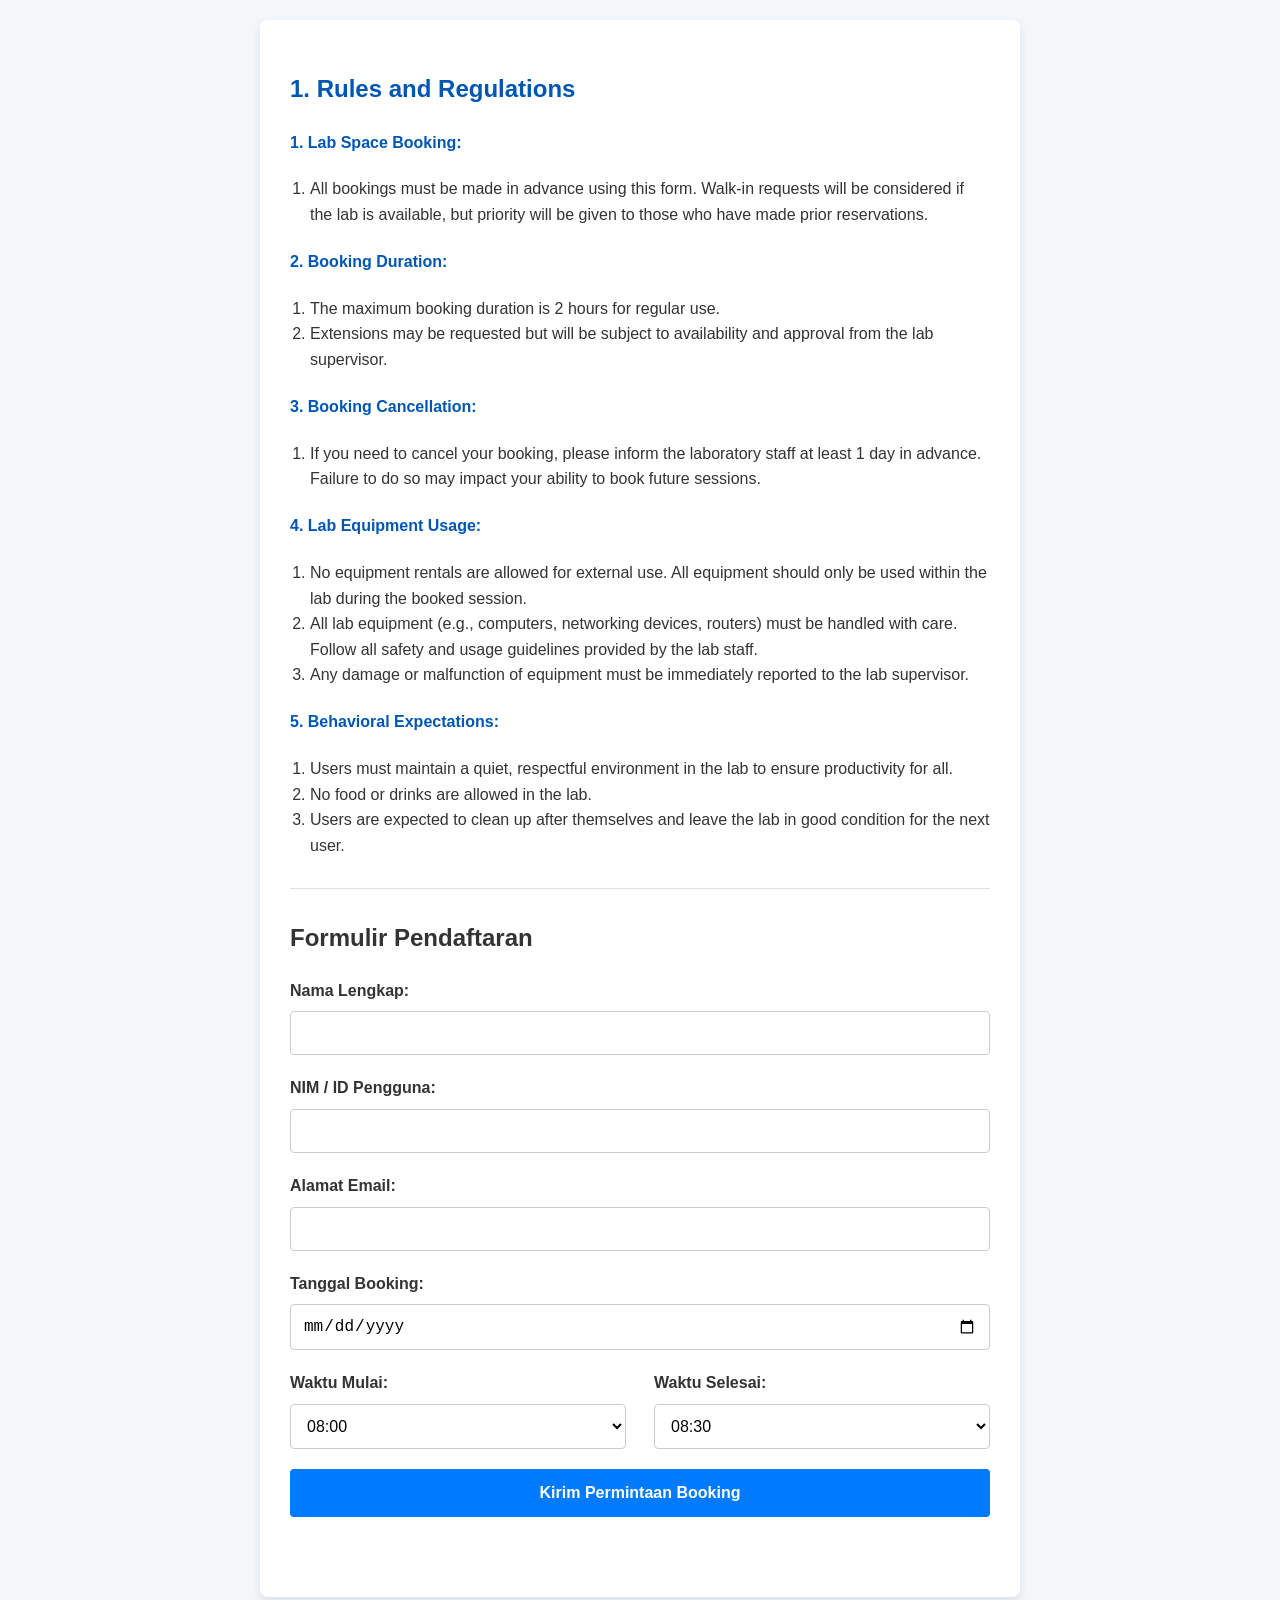
==== Lab regist/index.html @ 442bd84f "awowkokwoka" ====
<!DOCTYPE html>
<html lang="id">
<head>
    <meta charset="UTF-8">
    <meta name="viewport" content="width=device-width, initial-scale=1.0">
    <title>Pendaftaran Pemakaian Lab</title>
    <link rel="stylesheet" href="style.css">
</head>
<body>
    <div class="container">
        <div class="rules">
            <h2>1. Rules and Regulations</h2>
            <h4>1. Lab Space Booking:</h4>
            <ol><li>All bookings must be made in advance using this form. Walk-in requests will be considered if the lab is available, but priority will be given to those who have made prior reservations.</li></ol>
            <h4>2. Booking Duration:</h4>
            <ol><li>The maximum booking duration is 2 hours for regular use.</li><li>Extensions may be requested but will be subject to availability and approval from the lab supervisor.</li></ol>
            <h4>3. Booking Cancellation:</h4>
            <ol><li>If you need to cancel your booking, please inform the laboratory staff at least 1 day in advance. Failure to do so may impact your ability to book future sessions.</li></ol>
            <h4>4. Lab Equipment Usage:</h4>
            <ol><li>No equipment rentals are allowed for external use. All equipment should only be used within the lab during the booked session.</li><li>All lab equipment (e.g., computers, networking devices, routers) must be handled with care. Follow all safety and usage guidelines provided by the lab staff.</li><li>Any damage or malfunction of equipment must be immediately reported to the lab supervisor.</li></ol>
            <h4>5. Behavioral Expectations:</h4>
            <ol><li>Users must maintain a quiet, respectful environment in the lab to ensure productivity for all.</li><li>No food or drinks are allowed in the lab.</li><li>Users are expected to clean up after themselves and leave the lab in good condition for the next user.</li></ol>
        </div>

        <hr>

        <h2>Formulir Pendaftaran</h2>
        <form id="bookingForm">
            <label for="nama">Nama Lengkap:</label>
            <input type="text" id="nama" name="nama" required>

            <label for="idPengguna">NIM / ID Pengguna:</label>
            <input type="text" id="idPengguna" name="idPengguna" required>

            <label for="emailPengguna">Alamat Email:</label>
            <input type="email" id="emailPengguna" name="emailPengguna" required>

            <label for="tanggalBooking">Tanggal Booking:</label>
            <input type="date" id="tanggalBooking" name="tanggalBooking" required>
            
            <div class="time-container">
                <div>
                    <label for="waktuMulai">Waktu Mulai:</label>
                    <select id="waktuMulai" name="waktuMulai" required></select>
                </div>
                <div>
                    <label for="waktuSelesai">Waktu Selesai:</label>
                    <select id="waktuSelesai" name="waktuSelesai" required></select>
                </div>
            </div>
            
            <button type="submit" id="submitButton">Kirim Permintaan Booking</button>
        </form>
        <div id="statusMessage"></div>
    </div>

    <script src="script.js"></script>
</body>
</html>
---- Lab regist/style.css ----
body {
    font-family: -apple-system, BlinkMacSystemFont, 'Segoe UI', Roboto, Helvetica, Arial, sans-serif;
    background-color: #f4f7f9;
    color: #333;
    line-height: 1.6;
    margin: 0;
    padding: 20px;
}
.container {
    max-width: 700px;
    margin: 0 auto;
    background-color: #fff;
    padding: 30px;
    border-radius: 8px;
    box-shadow: 0 4px 10px rgba(0,0,0,0.1);
}
.rules {
    margin-bottom: 20px;
}
.rules h2, .rules h4 {
    color: #0056b3;
}
.rules ol {
    padding-left: 20px;
}
hr {
    border: none;
    border-top: 1px solid #e0e0e0;
    margin: 30px 0;
}
form label {
    display: block;
    margin-bottom: 8px;
    font-weight: 600;
}
form input[type="text"],
form input[type="email"],
form input[type="date"],
form select {
    width: 100%;
    padding: 12px;
    margin-bottom: 20px;
    border: 1px solid #ccc;
    border-radius: 4px;
    box-sizing: border-box;
    font-size: 16px;
    background-color: white;
}
form button {
    width: 100%;
    padding: 15px;
    background-color: #007bff;
    color: white;
    border: none;
    border-radius: 4px;
    font-size: 16px;
    font-weight: bold;
    cursor: pointer;
    transition: background-color 0.3s ease;
}
form button:hover {
    background-color: #0056b3;
}
form button:disabled {
    background-color: #a0a0a0;
    cursor: not-allowed;
}
#statusMessage {
    margin-top: 20px;
    padding: 15px;
    border-radius: 4px;
    text-align: center;
    font-weight: bold;
}
.status-sukses {
    background-color: #d4edda;
    color: #155724;
}
.status-gagal {
    background-color: #f8d7da;
    color: #721c24;
}
.time-container {
    display: flex;
    justify-content: space-between;
    gap: 20px;
}
.time-container > div {
    width: 48%;
}
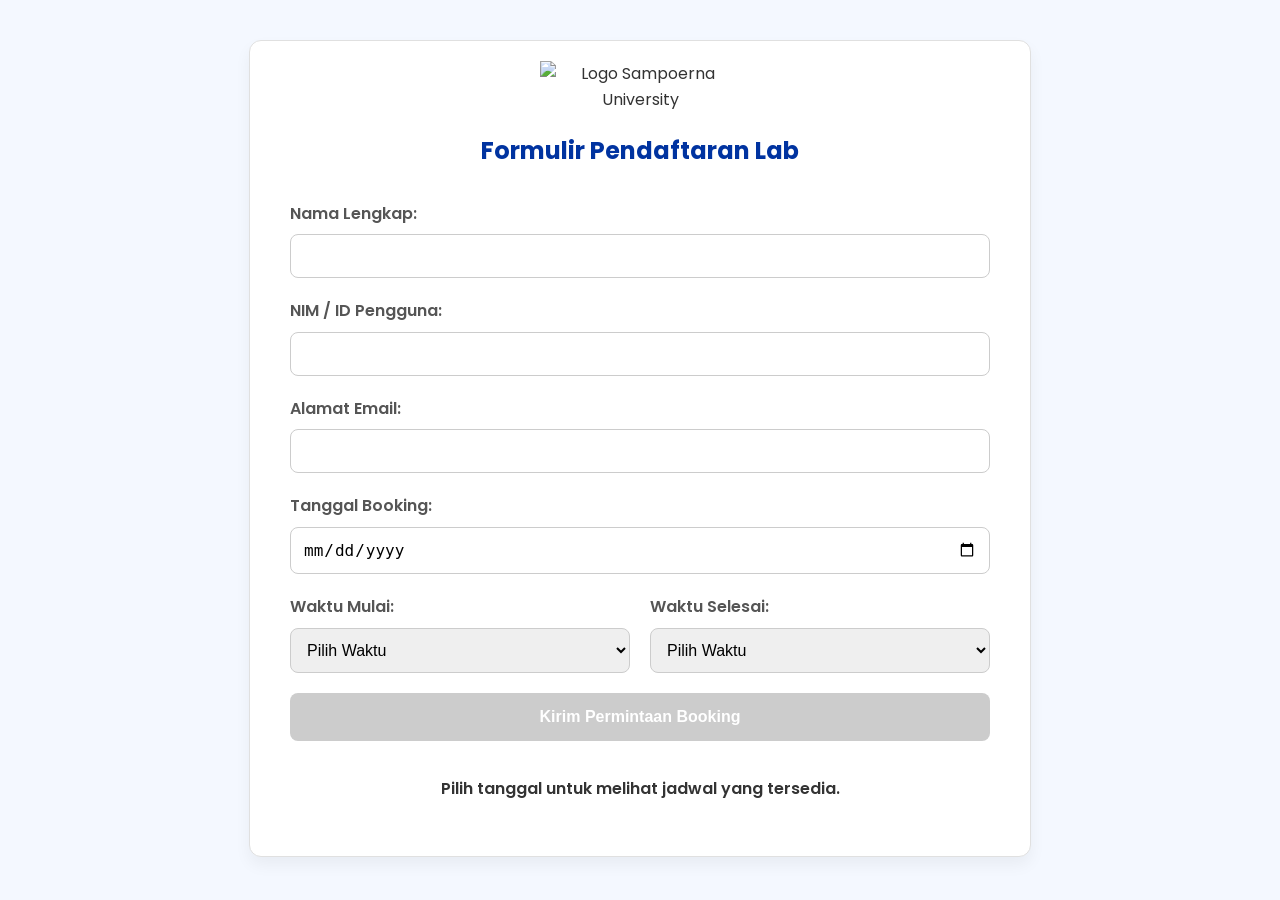
==== commit 86925305: "awkoakw" ====
--- a/Lab regist/index.html
+++ b/Lab regist/index.html
@@ -3,41 +3,24 @@
 <head>
     <meta charset="UTF-8">
     <meta name="viewport" content="width=device-width, initial-scale=1.0">
-    <title>Pendaftaran Pemakaian Lab</title>
+    <title>Pendaftaran Pemakaian Lab - Sampoerna University</title>
     <link rel="stylesheet" href="style.css">
 </head>
 <body>
     <div class="container">
-        <div class="rules">
-            <h2>1. Rules and Regulations</h2>
-            <h4>1. Lab Space Booking:</h4>
-            <ol><li>All bookings must be made in advance using this form. Walk-in requests will be considered if the lab is available, but priority will be given to those who have made prior reservations.</li></ol>
-            <h4>2. Booking Duration:</h4>
-            <ol><li>The maximum booking duration is 2 hours for regular use.</li><li>Extensions may be requested but will be subject to availability and approval from the lab supervisor.</li></ol>
-            <h4>3. Booking Cancellation:</h4>
-            <ol><li>If you need to cancel your booking, please inform the laboratory staff at least 1 day in advance. Failure to do so may impact your ability to book future sessions.</li></ol>
-            <h4>4. Lab Equipment Usage:</h4>
-            <ol><li>No equipment rentals are allowed for external use. All equipment should only be used within the lab during the booked session.</li><li>All lab equipment (e.g., computers, networking devices, routers) must be handled with care. Follow all safety and usage guidelines provided by the lab staff.</li><li>Any damage or malfunction of equipment must be immediately reported to the lab supervisor.</li></ol>
-            <h4>5. Behavioral Expectations:</h4>
-            <ol><li>Users must maintain a quiet, respectful environment in the lab to ensure productivity for all.</li><li>No food or drinks are allowed in the lab.</li><li>Users are expected to clean up after themselves and leave the lab in good condition for the next user.</li></ol>
+        <div class="logo-container">
+            <img src="Sampoerna-University-koleksilogo.com_GKL14.png" alt="Logo Sampoerna University">
         </div>
-
-        <hr>
-
-        <h2>Formulir Pendaftaran</h2>
+        <h2>Formulir Pendaftaran Lab</h2>
         <form id="bookingForm">
             <label for="nama">Nama Lengkap:</label>
             <input type="text" id="nama" name="nama" required>
-
             <label for="idPengguna">NIM / ID Pengguna:</label>
             <input type="text" id="idPengguna" name="idPengguna" required>
-
             <label for="emailPengguna">Alamat Email:</label>
             <input type="email" id="emailPengguna" name="emailPengguna" required>
-
             <label for="tanggalBooking">Tanggal Booking:</label>
             <input type="date" id="tanggalBooking" name="tanggalBooking" required>
-            
             <div class="time-container">
                 <div>
                     <label for="waktuMulai">Waktu Mulai:</label>
@@ -48,12 +31,10 @@
                     <select id="waktuSelesai" name="waktuSelesai" required></select>
                 </div>
             </div>
-            
-            <button type="submit" id="submitButton">Kirim Permintaan Booking</button>
+            <button type="submit" id="submitButton" disabled>Kirim Permintaan Booking</button>
         </form>
-        <div id="statusMessage"></div>
+        <div id="statusMessage">Pilih tanggal untuk melihat jadwal yang tersedia.</div>
     </div>
-
     <script src="script.js"></script>
 </body>
 </html>
--- a/Lab regist/style.css
+++ b/Lab regist/style.css
@@ -1,6 +1,8 @@
+@import url('https://fonts.googleapis.com/css2?family=Poppins:wght@400;600&display=swap');
+
 body {
-    font-family: -apple-system, BlinkMacSystemFont, 'Segoe UI', Roboto, Helvetica, Arial, sans-serif;
-    background-color: #f4f7f9;
+    font-family: 'Poppins', sans-serif;
+    background-color: #f4f8ff; /* Latar belakang biru sangat muda */
     color: #333;
     line-height: 1.6;
     margin: 0;
@@ -8,83 +10,75 @@
 }
 .container {
     max-width: 700px;
-    margin: 0 auto;
+    margin: 20px auto;
     background-color: #fff;
-    padding: 30px;
-    border-radius: 8px;
-    box-shadow: 0 4px 10px rgba(0,0,0,0.1);
+    padding: 20px 40px 40px 40px;
+    border-radius: 12px;
+    box-shadow: 0 8px 16px rgba(0, 0, 0, 0.05);
+    border: 1px solid #e0e0e0;
 }
-.rules {
+.logo-container {
+    text-align: center;
     margin-bottom: 20px;
 }
-.rules h2, .rules h4 {
-    color: #0056b3;
+.logo-container img {
+    max-width: 200px;
 }
-.rules ol {
-    padding-left: 20px;
-}
-hr {
-    border: none;
-    border-top: 1px solid #e0e0e0;
-    margin: 30px 0;
+h2 {
+    text-align: center;
+    color: #0033A0; /* Biru Sampoerna */
+    margin-bottom: 30px;
 }
 form label {
     display: block;
     margin-bottom: 8px;
     font-weight: 600;
+    color: #555;
 }
-form input[type="text"],
-form input[type="email"],
-form input[type="date"],
-form select {
+form input, form select {
     width: 100%;
     padding: 12px;
     margin-bottom: 20px;
     border: 1px solid #ccc;
-    border-radius: 4px;
+    border-radius: 8px;
     box-sizing: border-box;
     font-size: 16px;
-    background-color: white;
+    transition: border-color 0.3s;
+}
+form input:focus, form select:focus {
+    outline: none;
+    border-color: #0033A0;
 }
 form button {
     width: 100%;
     padding: 15px;
-    background-color: #007bff;
+    background: linear-gradient(90deg, #0033A0, #0055D4);
     color: white;
     border: none;
-    border-radius: 4px;
+    border-radius: 8px;
     font-size: 16px;
     font-weight: bold;
     cursor: pointer;
-    transition: background-color 0.3s ease;
+    transition: transform 0.2s;
 }
 form button:hover {
-    background-color: #0056b3;
+    transform: translateY(-2px);
+    box-shadow: 0 4px 10px rgba(0, 51, 160, 0.3);
 }
 form button:disabled {
-    background-color: #a0a0a0;
+    background: #ccc;
     cursor: not-allowed;
+    transform: none;
+    box-shadow: none;
 }
 #statusMessage {
     margin-top: 20px;
     padding: 15px;
-    border-radius: 4px;
+    border-radius: 8px;
     text-align: center;
-    font-weight: bold;
+    font-weight: 600;
 }
-.status-sukses {
-    background-color: #d4edda;
-    color: #155724;
-}
-.status-gagal {
-    background-color: #f8d7da;
-    color: #721c24;
-}
-.time-container {
-    display: flex;
-    justify-content: space-between;
-    gap: 20px;
-}
-.time-container > div {
-    width: 48%;
-}+.status-sukses { background-color: #e6f7ff; color: #0055D4; }
+.status-gagal { background-color: #ffe6e6; color: #D4002A; }
+.time-container { display: flex; justify-content: space-between; gap: 20px; }
+.time-container > div { width: 100%; }
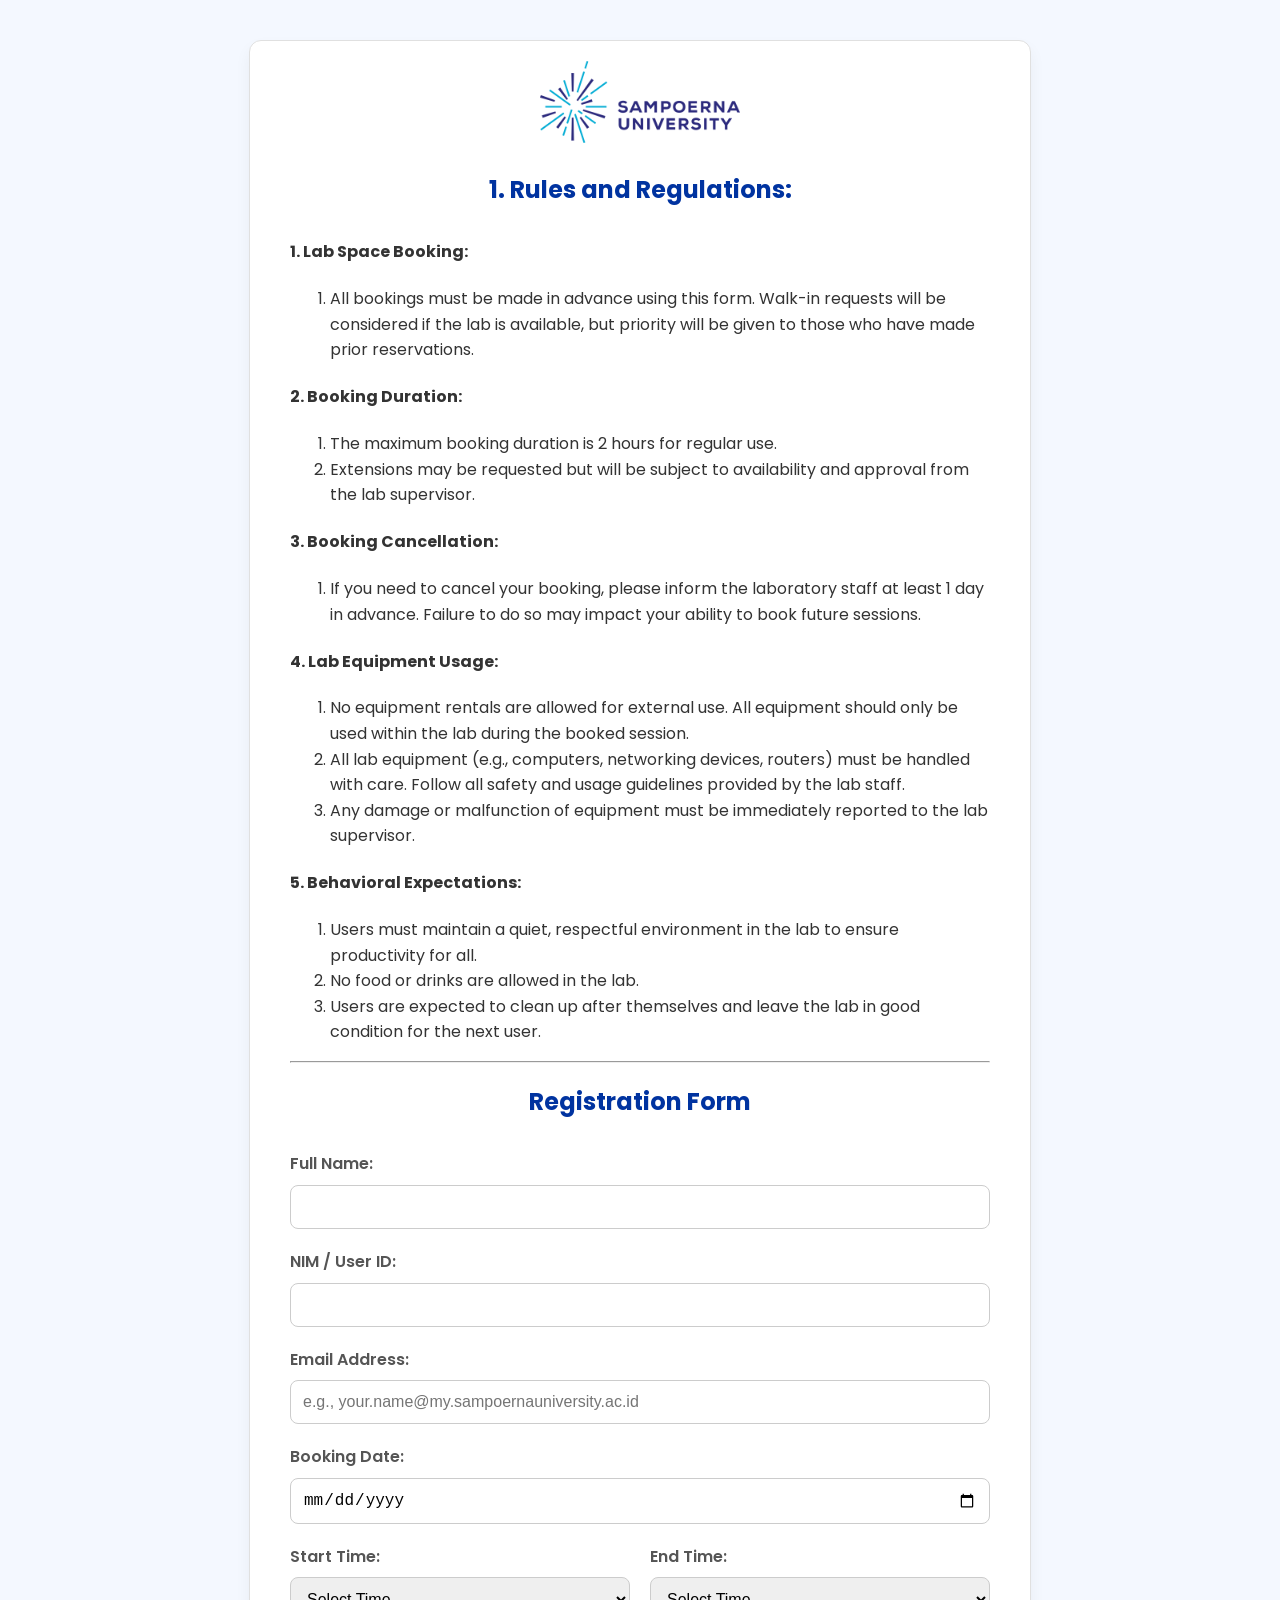
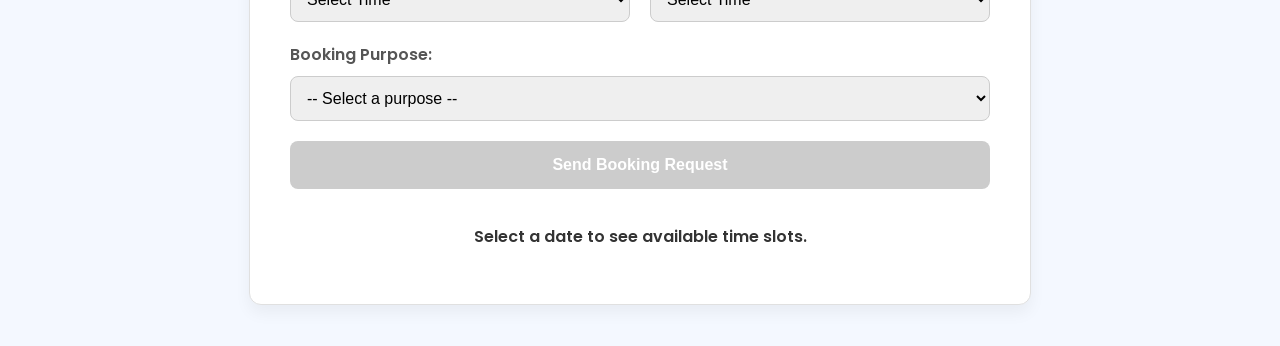
==== commit bd31948e: "akwokaw" ====
--- a/Lab regist/index.html
+++ b/Lab regist/index.html
@@ -1,39 +1,84 @@
 <!DOCTYPE html>
-<html lang="id">
+<html lang="en">
 <head>
     <meta charset="UTF-8">
     <meta name="viewport" content="width=device-width, initial-scale=1.0">
-    <title>Pendaftaran Pemakaian Lab - Sampoerna University</title>
+    <title>Lab Booking Form - Sampoerna University</title>
     <link rel="stylesheet" href="style.css">
 </head>
 <body>
     <div class="container">
         <div class="logo-container">
-            <img src="Sampoerna-University-koleksilogo.com_GKL14.png" alt="Logo Sampoerna University">
+            <img src="static/Sampoerna-University-koleksilogo.com_GKL14.png" alt="Sampoerna University Logo">
         </div>
-        <h2>Formulir Pendaftaran Lab</h2>
-        <form id="bookingForm">
-            <label for="nama">Nama Lengkap:</label>
-            <input type="text" id="nama" name="nama" required>
-            <label for="idPengguna">NIM / ID Pengguna:</label>
-            <input type="text" id="idPengguna" name="idPengguna" required>
-            <label for="emailPengguna">Alamat Email:</label>
-            <input type="email" id="emailPengguna" name="emailPengguna" required>
-            <label for="tanggalBooking">Tanggal Booking:</label>
+
+        <div class="rules">
+            <h2>1. Rules and Regulations:</h2>
+            <h4>1. Lab Space Booking:</h4>
+            <ol><li>All bookings must be made in advance using this form. Walk-in requests will be considered if the lab is available, but priority will be given to those who have made prior reservations.</li></ol>
+            <h4>2. Booking Duration:</h4>
+            <ol>
+                <li>The maximum booking duration is 2 hours for regular use.</li>
+                <li>Extensions may be requested but will be subject to availability and approval from the lab supervisor.</li>
+            </ol>
+            <h4>3. Booking Cancellation:</h4>
+            <ol><li>If you need to cancel your booking, please inform the laboratory staff at least 1 day in advance. Failure to do so may impact your ability to book future sessions.</li></ol>
+            <h4>4. Lab Equipment Usage:</h4>
+            <ol>
+                <li>No equipment rentals are allowed for external use. All equipment should only be used within the lab during the booked session.</li>
+                <li>All lab equipment (e.g., computers, networking devices, routers) must be handled with care. Follow all safety and usage guidelines provided by the lab staff.</li>
+                <li>Any damage or malfunction of equipment must be immediately reported to the lab supervisor.</li>
+            </ol>
+            <h4>5. Behavioral Expectations:</h4>
+            <ol>
+                <li>Users must maintain a quiet, respectful environment in the lab to ensure productivity for all.</li>
+                <li>No food or drinks are allowed in the lab.</li>
+                <li>Users are expected to clean up after themselves and leave the lab in good condition for the next user.</li>
+            </ol>
+        </div>
+        <hr>
+
+        <h2>Registration Form</h2>
+        <form id="bookingForm" novalidate>
+            <label for="nama">Full Name:</label>
+            <input type="text" id="nama" name="nama" required pattern="[A-Za-z\s]+">
+            
+            <label for="idPengguna">NIM / User ID:</label>
+            <input type="tel" id="idPengguna" name="idPengguna" required pattern="[0-9]+">
+            
+            <label for="emailPengguna">Email Address:</label>
+            <input type="email" id="emailPengguna" name="emailPengguna" required placeholder="e.g., your.name@my.sampoernauniversity.ac.id">
+            
+            <label for="tanggalBooking">Booking Date:</label>
             <input type="date" id="tanggalBooking" name="tanggalBooking" required>
+            
             <div class="time-container">
                 <div>
-                    <label for="waktuMulai">Waktu Mulai:</label>
+                    <label for="waktuMulai">Start Time:</label>
                     <select id="waktuMulai" name="waktuMulai" required></select>
                 </div>
                 <div>
-                    <label for="waktuSelesai">Waktu Selesai:</label>
+                    <label for="waktuSelesai">End Time:</label>
                     <select id="waktuSelesai" name="waktuSelesai" required></select>
                 </div>
             </div>
-            <button type="submit" id="submitButton" disabled>Kirim Permintaan Booking</button>
+
+            <label for="bookingPurpose">Booking Purpose:</label>
+            <select id="bookingPurpose" name="bookingPurpose" required>
+                <option value="">-- Select a purpose --</option>
+                <option value="Class Related">Class Related</option>
+                <option value="Research">Research</option>
+                <option value="Other">Other</option>
+            </select>
+
+            <div id="other-purpose-container" class="hidden">
+                <label for="otherPurpose">Please specify other purpose:</label>
+                <input type="text" id="otherPurpose" name="otherPurpose">
+            </div>
+            
+            <button type="submit" id="submitButton" disabled>Send Booking Request</button>
         </form>
-        <div id="statusMessage">Pilih tanggal untuk melihat jadwal yang tersedia.</div>
+        <div id="statusMessage">Select a date to see available time slots.</div>
     </div>
     <script src="script.js"></script>
 </body>
--- a/Lab regist/style.css
+++ b/Lab regist/style.css
@@ -81,4 +81,8 @@
 .status-sukses { background-color: #e6f7ff; color: #0055D4; }
 .status-gagal { background-color: #ffe6e6; color: #D4002A; }
 .time-container { display: flex; justify-content: space-between; gap: 20px; }
-.time-container > div { width: 100%; }+.time-container > div { width: 100%; }
+/* Tambahkan ini di akhir file style.css Anda */
+#other-purpose-container.hidden {
+    display: none;
+}
